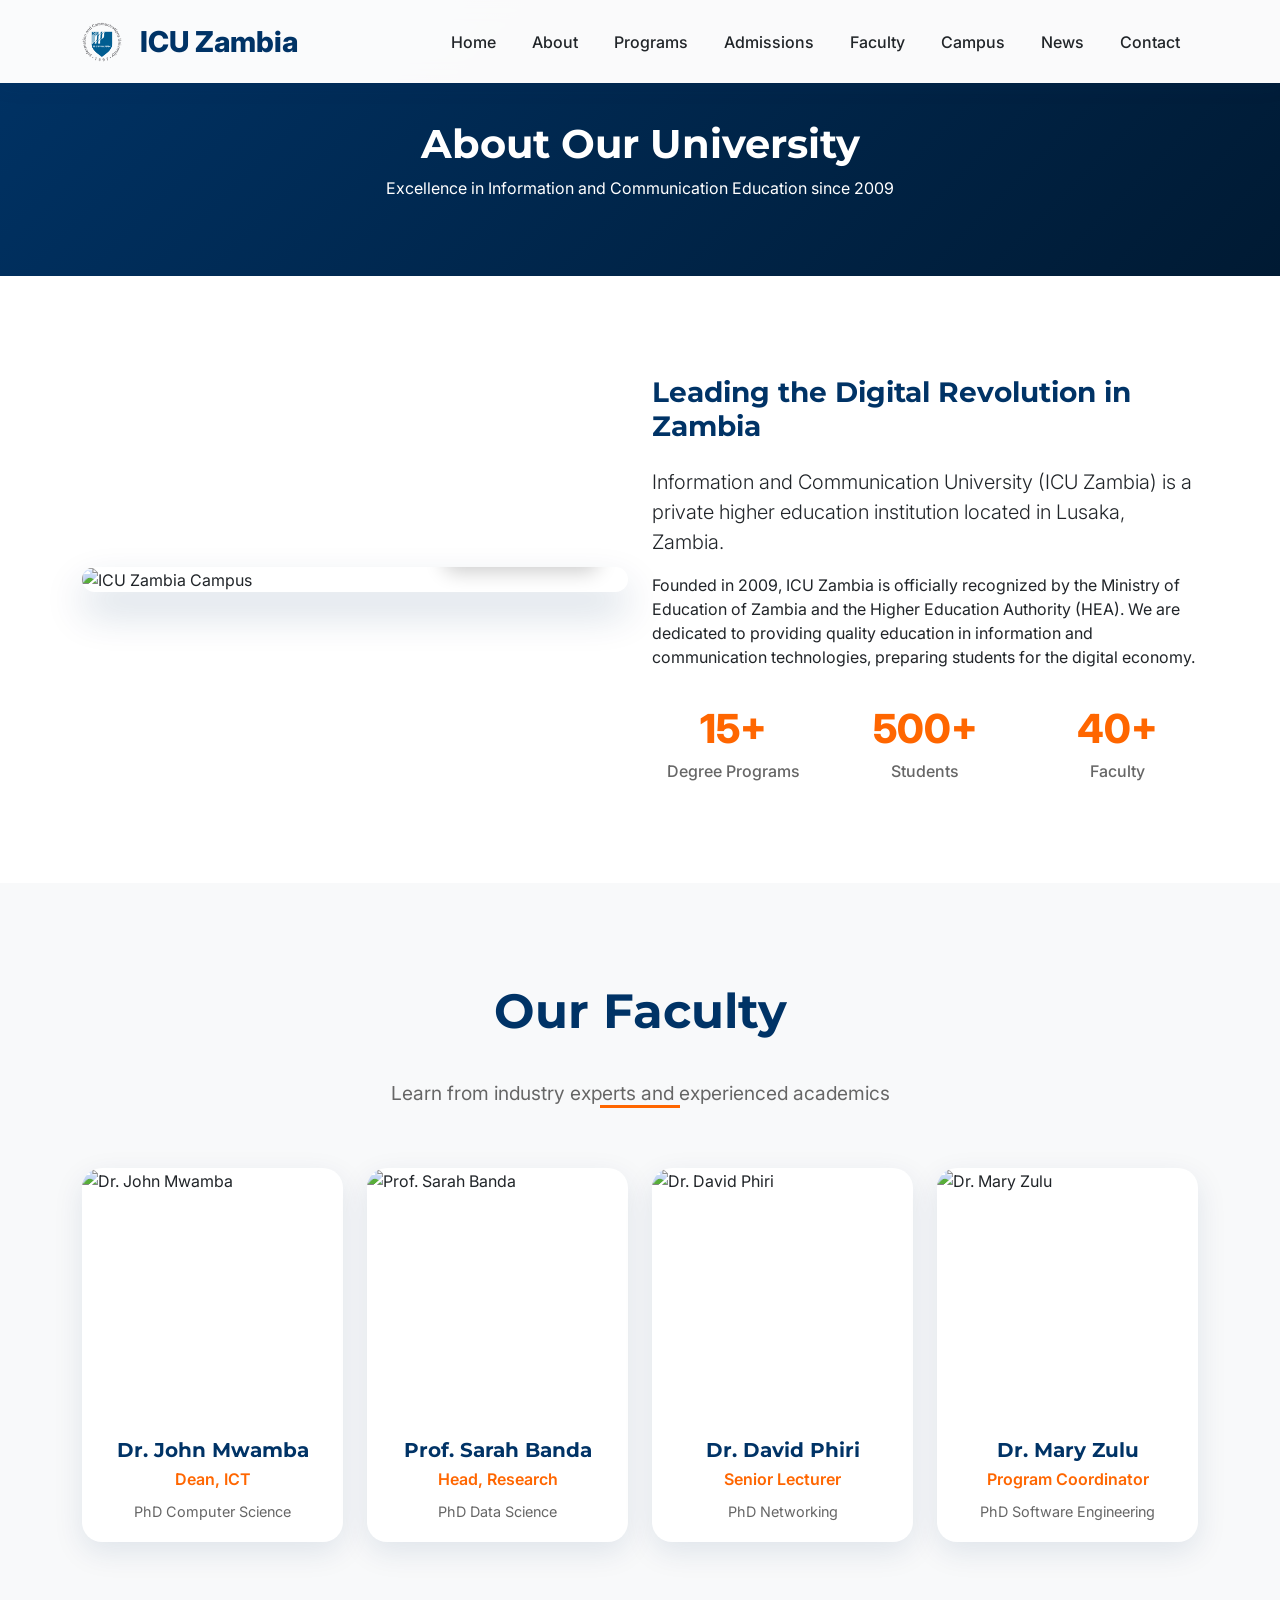
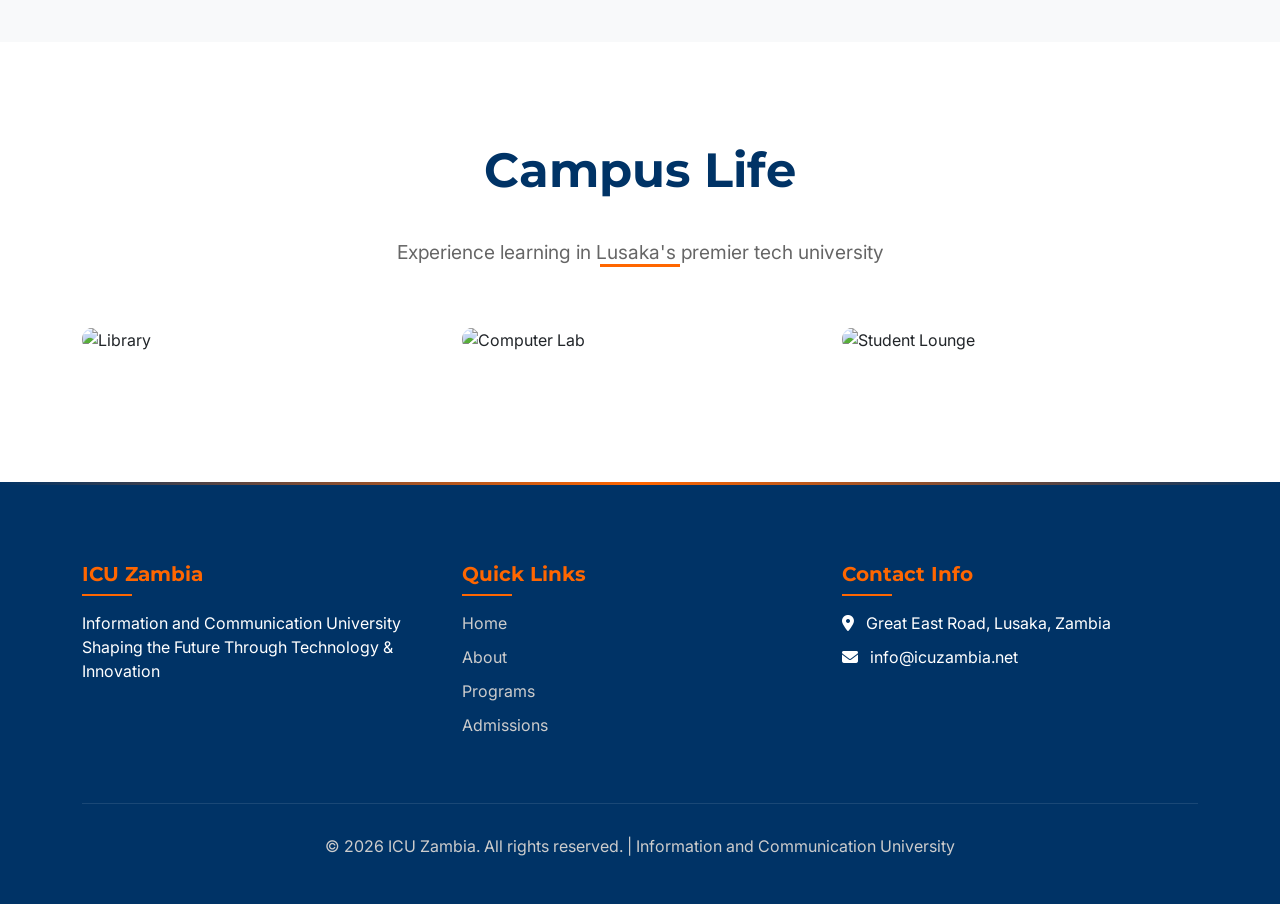
==== about.html @ 6d9c42be "Creation of multi-pages" ====
<!-- 
    ICU Zambia Website - About Page
-->
<!DOCTYPE html>
<html lang="en">
<head>
    <meta charset="UTF-8">
    <meta name="viewport" content="width=device-width, initial-scale=1.0">
    <title>About Us | ICU Zambia</title>
    
    <!-- Meta Tags for SEO -->
    <meta name="description" content="Learn about Information and Communication University (ICU Zambia) - History, Faculty, and Campus Life.">
    
    <!-- External Libraries -->
    <link href="https://cdn.jsdelivr.net/npm/bootstrap@5.3.2/dist/css/bootstrap.min.css" rel="stylesheet">
    <link rel="stylesheet" href="https://cdnjs.cloudflare.com/ajax/libs/font-awesome/6.4.0/css/all.min.css">
    <link href="https://fonts.googleapis.com/css2?family=Inter:wght@300;400;500;600;700;800&family=Montserrat:wght@400;500;600;700;800&display=swap" rel="stylesheet">
    <link href="https://unpkg.com/aos@2.3.1/dist/aos.css" rel="stylesheet">
    <link rel="stylesheet" href="css/style.css">
</head>
<body>
    <!-- Loading Screen -->
    <div id="loader">
        <div class="loader-content">
            <div class="book-loader">
                <div class="book-page"></div>
                <div class="book-page"></div>
                <div class="book-page"></div>
            </div>
            <h2>ICU Zambia</h2>
            <p>Loading...</p>
        </div>
    </div>

    <!-- Navigation -->
    <nav class="navbar navbar-expand-lg fixed-top scrolled" id="mainNav">
        <div class="container">
            <a class="navbar-brand d-flex align-items-center" href="index.html">
                <img src="images/Icu_emblem.png" alt="ICU Zambia Emblem" height="40" class="me-2">
                ICU Zambia
            </a>
            <button class="navbar-toggler" type="button" data-bs-toggle="collapse" data-bs-target="#navbarNav">
                <span class="navbar-toggler-icon"></span>
            </button>
            <div class="collapse navbar-collapse" id="navbarNav">
                <ul class="navbar-nav ms-auto">
                    <li class="nav-item"><a class="nav-link" href="index.html">Home</a></li>
                    <li class="nav-item"><a class="nav-link active" href="about.html">About</a></li>
                    <li class="nav-item"><a class="nav-link" href="programs.html">Programs</a></li>
                    <li class="nav-item"><a class="nav-link" href="admissions.html">Admissions</a></li>
                    <li class="nav-item"><a class="nav-link" href="about.html#faculty">Faculty</a></li>
                    <li class="nav-item"><a class="nav-link" href="about.html#campus">Campus</a></li>
                    <li class="nav-item"><a class="nav-link" href="index.html#news">News</a></li>
                    <li class="nav-item"><a class="nav-link" href="contact.html">Contact</a></li>
                </ul>
            </div>
        </div>
    </nav>

    <!-- Page Header -->
    <section class="stats-section" style="padding: 120px 0 60px;">
        <div class="container text-center">
            <h1 data-aos="fade-up">About Our University</h1>
            <p data-aos="fade-up" data-aos-delay="100">Excellence in Information and Communication Education since 2009</p>
        </div>
    </section>

    <!-- About Section -->
    <section id="about" class="section-padding">
        <div class="container">
            <div class="row align-items-center">
                <div class="col-lg-6" data-aos="fade-right">
                    <div class="about-image">
                        <img src="https://images.unsplash.com/photo-1562774053-701939374585?ixlib=rb-4.0.3&auto=format&fit=crop&w=2086&q=80" alt="ICU Zambia Campus" class="img-fluid">
                        <div class="establishment-badge">
                            <div class="year">2009</div>
                            <div class="text">Established</div>
                        </div>
                    </div>
                </div>
                <div class="col-lg-6" data-aos="fade-left">
                    <h3 class="mb-4" style="color: var(--primary);">Leading the Digital Revolution in Zambia</h3>
                    <p class="lead">Information and Communication University (ICU Zambia) is a private higher education institution located in Lusaka, Zambia.</p>
                    <p>Founded in 2009, ICU Zambia is officially recognized by the Ministry of Education of Zambia and the Higher Education Authority (HEA). We are dedicated to providing quality education in information and communication technologies, preparing students for the digital economy.</p>
                    
                    <div class="about-stats">
                        <div class="stat-box">
                            <div class="number">15+</div>
                            <div class="label">Degree Programs</div>
                        </div>
                        <div class="stat-box">
                            <div class="number">500+</div>
                            <div class="label">Students</div>
                        </div>
                        <div class="stat-box">
                            <div class="number">40+</div>
                            <div class="label">Faculty</div>
                        </div>
                    </div>
                </div>
            </div>
        </div>
    </section>

    <!-- Faculty Section -->
    <section id="faculty" class="section-padding bg-light">
        <div class="container">
            <div class="section-title" data-aos="fade-up">
                <h2>Our Faculty</h2>
                <p>Learn from industry experts and experienced academics</p>
            </div>
            <div class="row g-4">
                <div class="col-12 col-sm-6 col-lg-3" data-aos="zoom-in" data-aos-delay="100">
                    <div class="faculty-card">
                        <div class="faculty-image">
                            <img src="https://randomuser.me/api/portraits/men/1.jpg" alt="Dr. John Mwamba">
                        </div>
                        <div class="faculty-info">
                            <h5>Dr. John Mwamba</h5>
                            <div class="position">Dean, ICT</div>
                            <div class="qualification">PhD Computer Science</div>
                        </div>
                    </div>
                </div>
                <div class="col-12 col-sm-6 col-lg-3" data-aos="zoom-in" data-aos-delay="200">
                    <div class="faculty-card">
                        <div class="faculty-image">
                            <img src="https://randomuser.me/api/portraits/women/1.jpg" alt="Prof. Sarah Banda">
                        </div>
                        <div class="faculty-info">
                            <h5>Prof. Sarah Banda</h5>
                            <div class="position">Head, Research</div>
                            <div class="qualification">PhD Data Science</div>
                        </div>
                    </div>
                </div>
                <div class="col-12 col-sm-6 col-lg-3" data-aos="zoom-in" data-aos-delay="300">
                    <div class="faculty-card">
                        <div class="faculty-image">
                            <img src="https://randomuser.me/api/portraits/men/2.jpg" alt="Dr. David Phiri">
                        </div>
                        <div class="faculty-info">
                            <h5>Dr. David Phiri</h5>
                            <div class="position">Senior Lecturer</div>
                            <div class="qualification">PhD Networking</div>
                        </div>
                    </div>
                </div>
                <div class="col-12 col-sm-6 col-lg-3" data-aos="zoom-in" data-aos-delay="400">
                    <div class="faculty-card">
                        <div class="faculty-image">
                            <img src="https://randomuser.me/api/portraits/women/2.jpg" alt="Dr. Mary Zulu">
                        </div>
                        <div class="faculty-info">
                            <h5>Dr. Mary Zulu</h5>
                            <div class="position">Program Coordinator</div>
                            <div class="qualification">PhD Software Engineering</div>
                        </div>
                    </div>
                </div>
            </div>
        </div>
    </section>

    <!-- Campus Life Section -->
    <section id="campus" class="section-padding">
        <div class="container">
            <div class="section-title" data-aos="fade-up">
                <h2>Campus Life</h2>
                <p>Experience learning in Lusaka's premier tech university</p>
            </div>
            <div class="row g-4">
                <div class="col-12 col-md-6 col-lg-4" data-aos="fade-up" data-aos-delay="100">
                    <div class="campus-card">
                        <img src="https://images.unsplash.com/photo-1541339907198-e08756dedf3f?ixlib=rb-4.0.3&auto=format&fit=crop&w=2070&q=80" alt="Library">
                        <div class="campus-overlay">
                            <h5>Digital Library</h5>
                            <p>24/7 access to online resources and study spaces</p>
                        </div>
                    </div>
                </div>
                <div class="col-12 col-md-6 col-lg-4" data-aos="fade-up" data-aos-delay="200">
                    <div class="campus-card">
                        <img src="https://images.unsplash.com/photo-1581091226033-d5c48150dbaa?ixlib=rb-4.0.3&auto=format&fit=crop&w=2070&q=80" alt="Computer Lab">
                        <div class="campus-overlay">
                            <h5>Computer Labs</h5>
                            <p>Modern workstations with latest software</p>
                        </div>
                    </div>
                </div>
                <div class="col-12 col-md-6 col-lg-4" data-aos="fade-up" data-aos-delay="300">
                    <div class="campus-card">
                        <img src="https://images.unsplash.com/photo-1523580494863-6f3031224c94?ixlib=rb-4.0.3&auto=format&fit=crop&w=2070&q=80" alt="Student Lounge">
                        <div class="campus-overlay">
                            <h5>Student Lounge</h5>
                            <p>Relax and collaborate with fellow students</p>
                        </div>
                    </div>
                </div>
            </div>
        </div>
    </section>

    <!-- Footer -->
    <footer class="footer">
        <div class="container">
            <div class="row">
                <div class="col-12 col-lg-4">
                    <h5>ICU Zambia</h5>
                    <p>Information and Communication University<br>Shaping the Future Through Technology & Innovation</p>
                </div>
                <div class="col-lg-2">
                    <h5>Quick Links</h5>
                    <ul class="footer-links">
                        <li><a href="index.html">Home</a></li>
                        <li><a href="about.html">About</a></li>
                        <li><a href="programs.html">Programs</a></li>
                        <li><a href="admissions.html">Admissions</a></li>
                    </ul>
                </div>
                <div class="col-12 col-lg-4 ms-auto">
                    <h5>Contact Info</h5>
                    <ul class="footer-links">
                        <li><i class="fas fa-map-marker-alt me-2"></i> Great East Road, Lusaka, Zambia</li>
                        <li><i class="fas fa-envelope me-2"></i> info@icuzambia.net</li>
                    </ul>
                </div>
            </div>
            <div class="footer-bottom">
                <p>&copy; 2026 ICU Zambia. All rights reserved.</p>
            </div>
        </div>
    </footer>

    <!-- Scripts -->
    <script src="https://cdn.jsdelivr.net/npm/bootstrap@5.3.2/dist/js/bootstrap.bundle.min.js"></script>
    <script src="https://unpkg.com/aos@2.3.1/dist/aos.js"></script>
    <script src="js/script.js"></script>
</body>
</html>
---- css/style.css ----
/* Refactored: Extracted CSS to separate file */
/* Custom CSS */
        * {
            margin: 0;
            padding: 0;
            box-sizing: border-box;
        }
        
        :root {
            --primary: #003366;      /* Deep Blue - Trust & Knowledge */
            --secondary: #FF6600;    /* Orange - Innovation & Energy */
            --accent: #00A651;       /* Green - Growth & Future */
            --light: #F8F9FA;
            --dark: #212529;
            --transition: all 0.3s cubic-bezier(0.4, 0, 0.2, 1);
        }
        
        body {
            font-family: 'Inter', sans-serif;
            color: var(--dark);
            overflow-x: hidden;
            background: #ffffff;
        }
        
        h1, h2, h3, h4, h5, h6 {
            font-family: 'Montserrat', sans-serif;
            font-weight: 700;
        }
        
        /* Loading Screen */
        #loader {
            position: fixed;
            top: 0;
            left: 0;
            width: 100%;
            height: 100%;
            background: linear-gradient(135deg, var(--primary), #001a33);
            display: flex;
            justify-content: center;
            align-items: center;
            z-index: 9999;
            transition: opacity 1s ease;
        }
        
        .loader-content {
            text-align: center;
            color: white;
        }
        
        .book-loader {
            width: 80px;
            height: 80px;
            position: relative;
            margin: 0 auto 20px;
            perspective: 200px;
        }
        
        .book-page {
            width: 40px;
            height: 60px;
            background: var(--secondary);
            position: absolute;
            left: 20px;
            top: 10px;
            transform-origin: left center;
            animation: flipBook 2s infinite;
            border-radius: 3px;
        }
        
        .book-page:nth-child(2) {
            animation-delay: 0.3s;
            background: #ff8533;
        }
        
        .book-page:nth-child(3) {
            animation-delay: 0.6s;
            background: #ffaa66;
        }
        
        @keyframes flipBook {
            0% { transform: rotateY(0deg); }
            50% { transform: rotateY(-180deg); }
            100% { transform: rotateY(-360deg); }
        }
        
        @keyframes pulse {
            0% { transform: scale(1); }
            50% { transform: scale(1.1); }
            100% { transform: scale(1); }
        }
        
        /* Navigation */
        .navbar {
            background: rgba(255, 255, 255, 0.98);
            backdrop-filter: blur(10px);
            padding: 15px 0;
            transition: var(--transition);
            box-shadow: 0 2px 20px rgba(0,51,102,0.1);
        }
        
        .navbar.scrolled {
            padding: 10px 0;
            background: rgba(0,51,102,0.98);
        }
        
        .navbar.scrolled .nav-link,
        .navbar.scrolled .navbar-brand {
            color: white !important;
        }
        
        .navbar-brand {
            font-size: 1.8rem;
            font-weight: 800;
            color: var(--primary) !important;
            display: flex;
            align-items: center;
            gap: 10px;
        }
        
        .navbar-brand i {
            color: var(--secondary);
            font-size: 2rem;
            animation: pulse 2s infinite;
        }
        
        .nav-link {
            font-weight: 500;
            color: var(--dark) !important;
            margin: 0 10px;
            position: relative;
            transition: var(--transition);
        }
        
        .nav-link::after {
            content: '';
            position: absolute;
            bottom: -5px;
            left: 0;
            width: 0;
            height: 2px;
            background: var(--secondary);
            transition: var(--transition);
        }
        
        .nav-link:hover::after,
        .nav-link.active::after {
            width: 100%;
        }
        
        /* Hero Section */
        .hero {
            min-height: 100vh;
            background: linear-gradient(rgba(0,51,102,0.9), rgba(0,26,51,0.95)), 
                        url('https://images.unsplash.com/photo-1562774053-701939374585?ixlib=rb-4.0.3&auto=format&fit=crop&w=2086&q=80');
            background-size: cover;
            background-position: center;
            background-attachment: fixed;
            display: flex;
            align-items: center;
            position: relative;
            overflow: hidden;
        }
        
        .hero::before {
            content: '';
            position: absolute;
            top: 0;
            left: 0;
            right: 0;
            bottom: 0;
            background: url('data:image/svg+xml,<svg xmlns="http://www.w3.org/2000/svg" viewBox="0 0 100 100" opacity="0.1"><circle cx="50" cy="50" r="40" stroke="%23FF6600" stroke-width="2" fill="none"/><circle cx="50" cy="50" r="30" stroke="%23FF6600" stroke-width="2" fill="none"/><circle cx="50" cy="50" r="20" stroke="%23FF6600" stroke-width="2" fill="none"/></svg>');
            background-size: 200px 200px;
            animation: rotate 60s linear infinite;
        }
        
        @keyframes rotate {
            from { transform: rotate(0deg); }
            to { transform: rotate(360deg); }
        }
        
        .hero-content {
            color: white;
            text-align: center;
            position: relative;
            z-index: 2;
        }
        
        .hero h1 {
            font-size: 5rem;
            font-weight: 800;
            text-shadow: 2px 2px 4px rgba(0,0,0,0.3);
            animation: fadeInUp 1s ease;
        }
        
        .hero .subtitle {
            font-size: 2rem;
            color: var(--secondary);
            font-weight: 600;
            margin-bottom: 20px;
            animation: fadeInUp 1s ease 0.1s;
            animation-fill-mode: both;
        }
        
        .hero p {
            font-size: 1.3rem;
            margin-bottom: 30px;
            animation: fadeInUp 1s ease 0.2s;
            animation-fill-mode: both;
        }
        
        @keyframes fadeInUp {
            from {
                opacity: 0;
                transform: translateY(30px);
            }
            to {
                opacity: 1;
                transform: translateY(0);
            }
        }
        
        .hero-buttons {
            animation: fadeInUp 1s ease 0.3s;
            animation-fill-mode: both;
        }
        
        .btn-custom {
            padding: 15px 40px;
            border-radius: 50px;
            font-weight: 600;
            text-transform: uppercase;
            letter-spacing: 1px;
            transition: var(--transition);
            position: relative;
            overflow: hidden;
            z-index: 1;
        }
        
        .btn-custom::before {
            content: '';
            position: absolute;
            top: 50%;
            left: 50%;
            width: 0;
            height: 0;
            border-radius: 50%;
            background: rgba(255,255,255,0.2);
            transform: translate(-50%, -50%);
            transition: width 0.6s, height 0.6s;
            z-index: -1;
        }
        
        .btn-custom:hover::before {
            width: 300px;
            height: 300px;
        }
        
        .btn-primary-custom {
            background: var(--secondary);
            color: var(--primary);
            border: 2px solid var(--secondary);
        }
        
        .btn-primary-custom:hover {
            background: transparent;
            color: white;
        }
        
        .btn-outline-custom {
            background: transparent;
            color: white;
            border: 2px solid white;
        }
        
        .btn-outline-custom:hover {
            background: white;
            color: var(--primary);
        }
        
        /* Floating Elements */
        .floating-icon {
            position: absolute;
            font-size: 2rem;
            color: var(--secondary);
            opacity: 0.2;
            pointer-events: none;
        }
        
        .icon-1 {
            top: 20%;
            left: 10%;
            animation: float 8s infinite;
        }
        
        .icon-2 {
            bottom: 30%;
            right: 15%;
            animation: float 10s infinite reverse;
        }
        
        .icon-3 {
            top: 40%;
            right: 20%;
            animation: float 12s infinite;
        }
        
        @keyframes float {
            0% { transform: translateY(0px) rotate(0deg); }
            50% { transform: translateY(-20px) rotate(10deg); }
            100% { transform: translateY(0px) rotate(0deg); }
        }
        
        /* Section Padding */
        .section-padding {
            padding: 100px 0;
        }
        
        .section-title {
            text-align: center;
            margin-bottom: 60px;
            position: relative;
        }
        
        .section-title h2 {
            font-size: 3rem;
            color: var(--primary);
            display: inline-block;
            padding-bottom: 15px;
        }
        
        .section-title h2::after {
            content: '';
            position: absolute;
            bottom: 0;
            left: 50%;
            transform: translateX(-50%);
            width: 80px;
            height: 3px;
            background: var(--secondary);
        }
        
        .section-title p {
            font-size: 1.2rem;
            color: #666;
            margin-top: 15px;
        }
        
        /* About Section */
        .about-image {
            position: relative;
            border-radius: 20px;
            overflow: hidden;
            box-shadow: 0 20px 40px rgba(0,51,102,0.2);
        }
        
        .about-image img {
            width: 100%;
            transition: var(--transition);
        }
        
        .about-image:hover img {
            transform: scale(1.05);
        }
        
        .establishment-badge {
            position: absolute;
            bottom: 30px;
            right: 30px;
            background: var(--secondary);
            color: white;
            padding: 15px 25px;
            border-radius: 10px;
            text-align: center;
            box-shadow: 0 10px 20px rgba(0,0,0,0.2);
        }
        
        .establishment-badge .year {
            font-size: 2.5rem;
            font-weight: 800;
            line-height: 1;
        }
        
        .establishment-badge .text {
            font-size: 1rem;
            opacity: 0.9;
        }
        
        .about-stats {
            display: flex;
            gap: 30px;
            margin-top: 30px;
        }
        
        .stat-box {
            flex: 1;
            text-align: center;
        }
        
        .stat-box .number {
            font-size: 2.5rem;
            font-weight: 800;
            color: var(--secondary);
        }
        
        .stat-box .label {
            color: #666;
            font-weight: 500;
        }
        
        /* Programs Section */
        .program-card {
            background: white;
            border-radius: 20px;
            padding: 30px;
            box-shadow: 0 10px 30px rgba(0,51,102,0.1);
            transition: var(--transition);
            height: 100%;
            position: relative;
            overflow: hidden;
            border: 1px solid #eee;
        }
        
        .program-card::before {
            content: '';
            position: absolute;
            top: 0;
            left: 0;
            right: 0;
            height: 5px;
            background: linear-gradient(90deg, var(--primary), var(--secondary));
            transform: translateX(-100%);
            transition: transform 0.6s ease;
        }
        
        .program-card:hover::before {
            transform: translateX(0);
        }
        
        .program-card:hover {
            transform: translateY(-10px);
            box-shadow: 0 20px 40px rgba(0,51,102,0.2);
        }
        
        .program-icon {
            width: 80px;
            height: 80px;
            background: linear-gradient(135deg, var(--primary), #004c99);
            color: white;
            border-radius: 50%;
            display: flex;
            align-items: center;
            justify-content: center;
            font-size: 2rem;
            margin-bottom: 20px;
        }
        
        .program-card h4 {
            color: var(--primary);
            margin-bottom: 15px;
        }
        
        .program-level {
            display: inline-block;
            padding: 5px 15px;
            background: var(--secondary);
            color: white;
            border-radius: 50px;
            font-size: 0.9rem;
            margin-top: 15px;
        }
        
        /* Features Section */
        .features-section {
            background: linear-gradient(135deg, #f8f9fa, #e9ecef);
            position: relative;
            overflow: hidden;
        }
        
        .feature-item {
            text-align: center;
            padding: 40px 20px;
            background: white;
            border-radius: 20px;
            box-shadow: 0 10px 30px rgba(0,0,0,0.05);
            transition: var(--transition);
            height: 100%;
        }
        
        .feature-item:hover {
            transform: translateY(-10px);
            box-shadow: 0 20px 40px rgba(0,51,102,0.1);
        }
        
        .feature-icon {
            width: 100px;
            height: 100px;
            line-height: 100px;
            text-align: center;
            background: linear-gradient(135deg, var(--primary), #004c99);
            color: white;
            font-size: 2.5rem;
            border-radius: 50%;
            margin: 0 auto 25px;
            transition: var(--transition);
        }
        
        .feature-item:hover .feature-icon {
            transform: rotate(360deg) scale(1.1);
            background: var(--secondary);
        }
        
        /* Statistics Section */
        .stats-section {
            background: linear-gradient(135deg, var(--primary), #001a33);
            color: white;
            padding: 80px 0;
        }
        
        .stat-item {
            text-align: center;
            padding: 20px;
        }
        
        .stat-number {
            font-size: 4rem;
            font-weight: 800;
            line-height: 1;
            margin-bottom: 10px;
            color: var(--secondary);
        }
        
        .stat-label {
            font-size: 1.2rem;
            opacity: 0.9;
        }
        
        /* Courses Grid */
        .course-card {
            background: white;
            border-radius: 15px;
            overflow: hidden;
            box-shadow: 0 10px 30px rgba(0,51,102,0.1);
            transition: var(--transition);
            height: 100%;
        }
        
        .course-card:hover {
            transform: translateY(-10px);
            box-shadow: 0 20px 40px rgba(255,102,0,0.2);
        }
        
        .course-image {
            height: 200px;
            overflow: hidden;
            position: relative;
        }
        
        .course-image img {
            width: 100%;
            height: 100%;
            object-fit: cover;
            transition: var(--transition);
        }
        
        .course-card:hover .course-image img {
            transform: scale(1.1);
        }
        
        .course-category {
            position: absolute;
            top: 15px;
            right: 15px;
            background: var(--secondary);
            color: white;
            padding: 5px 15px;
            border-radius: 50px;
            font-size: 0.9rem;
        }
        
        .course-content {
            padding: 25px;
        }
        
        .course-content h5 {
            color: var(--primary);
            margin-bottom: 10px;
        }
        
        .course-meta {
            display: flex;
            gap: 15px;
            margin-top: 15px;
            color: #666;
            font-size: 0.9rem;
        }
        
        .course-meta i {
            color: var(--secondary);
            margin-right: 5px;
        }
        
        /* Faculty Section */
        .faculty-card {
            background: white;
            border-radius: 20px;
            overflow: hidden;
            box-shadow: 0 10px 30px rgba(0,51,102,0.1);
            transition: var(--transition);
            height: 100%;
        }
        
        .faculty-card:hover {
            transform: translateY(-10px);
            box-shadow: 0 20px 40px rgba(255,102,0,0.2);
        }
        
        .faculty-image {
            height: 250px;
            overflow: hidden;
        }
        
        .faculty-image img {
            width: 100%;
            height: 100%;
            object-fit: cover;
            transition: var(--transition);
        }
        
        .faculty-card:hover .faculty-image img {
            transform: scale(1.1);
        }
        
        .faculty-info {
            padding: 20px;
            text-align: center;
        }
        
        .faculty-info h5 {
            color: var(--primary);
            margin-bottom: 5px;
        }
        
        .faculty-info .position {
            color: var(--secondary);
            font-weight: 600;
            margin-bottom: 10px;
        }
        
        .faculty-info .qualification {
            color: #666;
            font-size: 0.9rem;
        }
        
        /* Admissions Section */
        .admissions-section {
            background: linear-gradient(135deg, var(--primary), #001a33);
            color: white;
        }
        
        .admission-card {
            background: rgba(255,255,255,0.1);
            backdrop-filter: blur(10px);
            border-radius: 20px;
            padding: 40px;
            height: 100%;
            border: 1px solid rgba(255,255,255,0.2);
            transition: var(--transition);
        }
        
        .admission-card:hover {
            transform: translateY(-10px);
            background: rgba(255,255,255,0.15);
        }
        
        .admission-card h4 {
            color: var(--secondary);
            margin-bottom: 20px;
        }
        
        .admission-list {
            list-style: none;
            padding: 0;
            margin: 20px 0;
        }
        
        .admission-list li {
            padding: 10px 0;
            border-bottom: 1px solid rgba(255,255,255,0.1);
        }
        
        .admission-list li i {
            color: var(--secondary);
            margin-right: 10px;
        }
        
        .fee-highlight {
            font-size: 2.5rem;
            font-weight: 800;
            color: var(--secondary);
            margin: 20px 0;
        }
        
        /* Campus Life */
        .campus-card {
            position: relative;
            border-radius: 20px;
            overflow: hidden;
            margin-bottom: 30px;
            cursor: pointer;
        }
        
        .campus-card img {
            width: 100%;
            height: 300px;
            object-fit: cover;
            transition: var(--transition);
        }
        
        .campus-card:hover img {
            transform: scale(1.1);
        }
        
        .campus-overlay {
            position: absolute;
            bottom: 0;
            left: 0;
            right: 0;
            background: linear-gradient(to top, rgba(0,51,102,0.9), transparent);
            color: white;
            padding: 30px 20px 20px;
            transform: translateY(100%);
            transition: transform 0.3s ease;
        }
        
        .campus-card:hover .campus-overlay {
            transform: translateY(0);
        }
        
        /* Testimonials */
        .testimonial-card {
            background: white;
            border-radius: 20px;
            padding: 30px;
            box-shadow: 0 10px 30px rgba(0,51,102,0.1);
            margin: 20px 0;
            position: relative;
        }
        
        .testimonial-card::before {
            content: '"';
            position: absolute;
            top: -20px;
            left: 30px;
            font-size: 8rem;
            color: var(--secondary);
            opacity: 0.2;
            font-family: serif;
        }
        
        .testimonial-text {
            font-style: italic;
            margin-bottom: 20px;
            line-height: 1.8;
        }
        
        .testimonial-author {
            display: flex;
            align-items: center;
        }
        
        .testimonial-author img {
            width: 60px;
            height: 60px;
            border-radius: 50%;
            margin-right: 15px;
        }
        
        .author-info h6 {
            color: var(--primary);
            margin: 0;
        }
        
        .author-info p {
            color: #666;
            margin: 0;
            font-size: 0.9rem;
        }
        
        /* News & Events */
        .news-card {
            background: white;
            border-radius: 15px;
            overflow: hidden;
            box-shadow: 0 10px 30px rgba(0,51,102,0.1);
            transition: var(--transition);
            height: 100%;
        }
        
        .news-card:hover {
            transform: translateY(-10px);
            box-shadow: 0 20px 40px rgba(255,102,0,0.2);
        }
        
        .news-date {
            background: var(--secondary);
            color: white;
            padding: 15px;
            text-align: center;
        }
        
        .news-date .day {
            font-size: 2rem;
            font-weight: 800;
            line-height: 1;
        }
        
        .news-date .month {
            font-size: 1rem;
            opacity: 0.9;
        }
        
        .news-content {
            padding: 20px;
        }
        
        .news-content h5 {
            color: var(--primary);
            margin-bottom: 10px;
        }
        
        /* Contact Section */
        .contact-info-card {
            background: white;
            padding: 30px;
            border-radius: 20px;
            box-shadow: 0 10px 30px rgba(0,51,102,0.1);
            height: 100%;
            transition: var(--transition);
        }
        
        .contact-info-card:hover {
            transform: translateY(-5px);
            box-shadow: 0 20px 40px rgba(255,102,0,0.2);
        }
        
        .contact-icon {
            width: 60px;
            height: 60px;
            background: var(--primary);
            color: white;
            border-radius: 50%;
            display: flex;
            align-items: center;
            justify-content: center;
            font-size: 1.5rem;
            margin-bottom: 20px;
        }
        
        .contact-form {
            background: white;
            padding: 40px;
            border-radius: 20px;
            box-shadow: 0 10px 30px rgba(0,51,102,0.1);
        }
        
        .form-control, .form-select {
            padding: 12px;
            border: 2px solid #e0e0e0;
            border-radius: 10px;
            transition: var(--transition);
        }
        
        .form-control:focus, .form-select:focus {
            border-color: var(--secondary);
            box-shadow: 0 0 0 0.2rem rgba(255,102,0,0.25);
        }
        
        .btn-submit {
            background: var(--primary);
            color: white;
            padding: 15px 40px;
            border: none;
            border-radius: 10px;
            font-weight: 600;
            width: 100%;
            transition: var(--transition);
            cursor: pointer;
        }
        
        .btn-submit:hover {
            background: var(--secondary);
            transform: translateY(-3px);
            box-shadow: 0 10px 20px rgba(255,102,0,0.3);
        }
        
        .map-container {
            border-radius: 20px;
            overflow: hidden;
            box-shadow: 0 10px 30px rgba(0,51,102,0.1);
        }
        
        .map-container iframe {
            width: 100%;
            height: 450px;
            border: 0;
        }
        
        /* Footer */
        .footer {
            background: var(--primary);
            color: white;
            padding: 80px 0 30px;
            position: relative;
            overflow: hidden;
        }
        
        .footer::before {
            content: '';
            position: absolute;
            top: 0;
            left: 0;
            right: 0;
            height: 3px;
            background: linear-gradient(90deg, transparent, var(--secondary), transparent);
        }
        
        .footer h5 {
            color: var(--secondary);
            margin-bottom: 25px;
            position: relative;
        }
        
        .footer h5::after {
            content: '';
            position: absolute;
            bottom: -10px;
            left: 0;
            width: 50px;
            height: 2px;
            background: var(--secondary);
        }
        
        .footer-links {
            list-style: none;
            padding: 0;
        }
        
        .footer-links li {
            margin-bottom: 10px;
        }
        
        .footer-links a {
            color: #ccc;
            text-decoration: none;
            transition: var(--transition);
        }
        
        .footer-links a:hover {
            color: var(--secondary);
            padding-left: 5px;
        }
        
        .footer-contact i {
            color: var(--secondary);
            margin-right: 10px;
        }
        
        .footer-social {
            display: flex;
            gap: 15px;
            margin-top: 20px;
        }
        
        .footer-social a {
            width: 40px;
            height: 40px;
            background: rgba(255,255,255,0.1);
            color: white;
            display: flex;
            align-items: center;
            justify-content: center;
            border-radius: 50%;
            transition: var(--transition);
        }
        
        .footer-social a:hover {
            background: var(--secondary);
            transform: translateY(-3px);
        }
        
        .footer-bottom {
            margin-top: 50px;
            padding-top: 30px;
            border-top: 1px solid rgba(255,255,255,0.1);
            text-align: center;
            color: #ccc;
        }
        
        /* Back to Top */
        #backToTop {
            position: fixed;
            bottom: 30px;
            right: 30px;
            width: 50px;
            height: 50px;
            background: var(--secondary);
            color: var(--primary);
            border: none;
            border-radius: 50%;
            cursor: pointer;
            display: none;
            align-items: center;
            justify-content: center;
            font-size: 1.5rem;
            box-shadow: 0 5px 20px rgba(0,0,0,0.3);
            transition: var(--transition);
            z-index: 999;
        }
        
        #backToTop:hover {
            transform: translateY(-5px);
            box-shadow: 0 10px 30px rgba(255,102,0,0.4);
        }
        
        /* Responsive */
        @media (max-width: 768px) {
            .hero h1 {
                font-size: 3rem;
            }
            
            .hero .subtitle {
                font-size: 1.5rem;
            }
            
            .hero p {
                font-size: 1.1rem;
            }
            
            .section-title h2 {
                font-size: 2rem;
            }
            
            .stat-number {
                font-size: 2.5rem;
            }
            
            .establishment-badge {
                bottom: 15px;
                right: 15px;
                padding: 10px 15px;
            }
            
            .establishment-badge .year {
                font-size: 1.8rem;
            }
        }
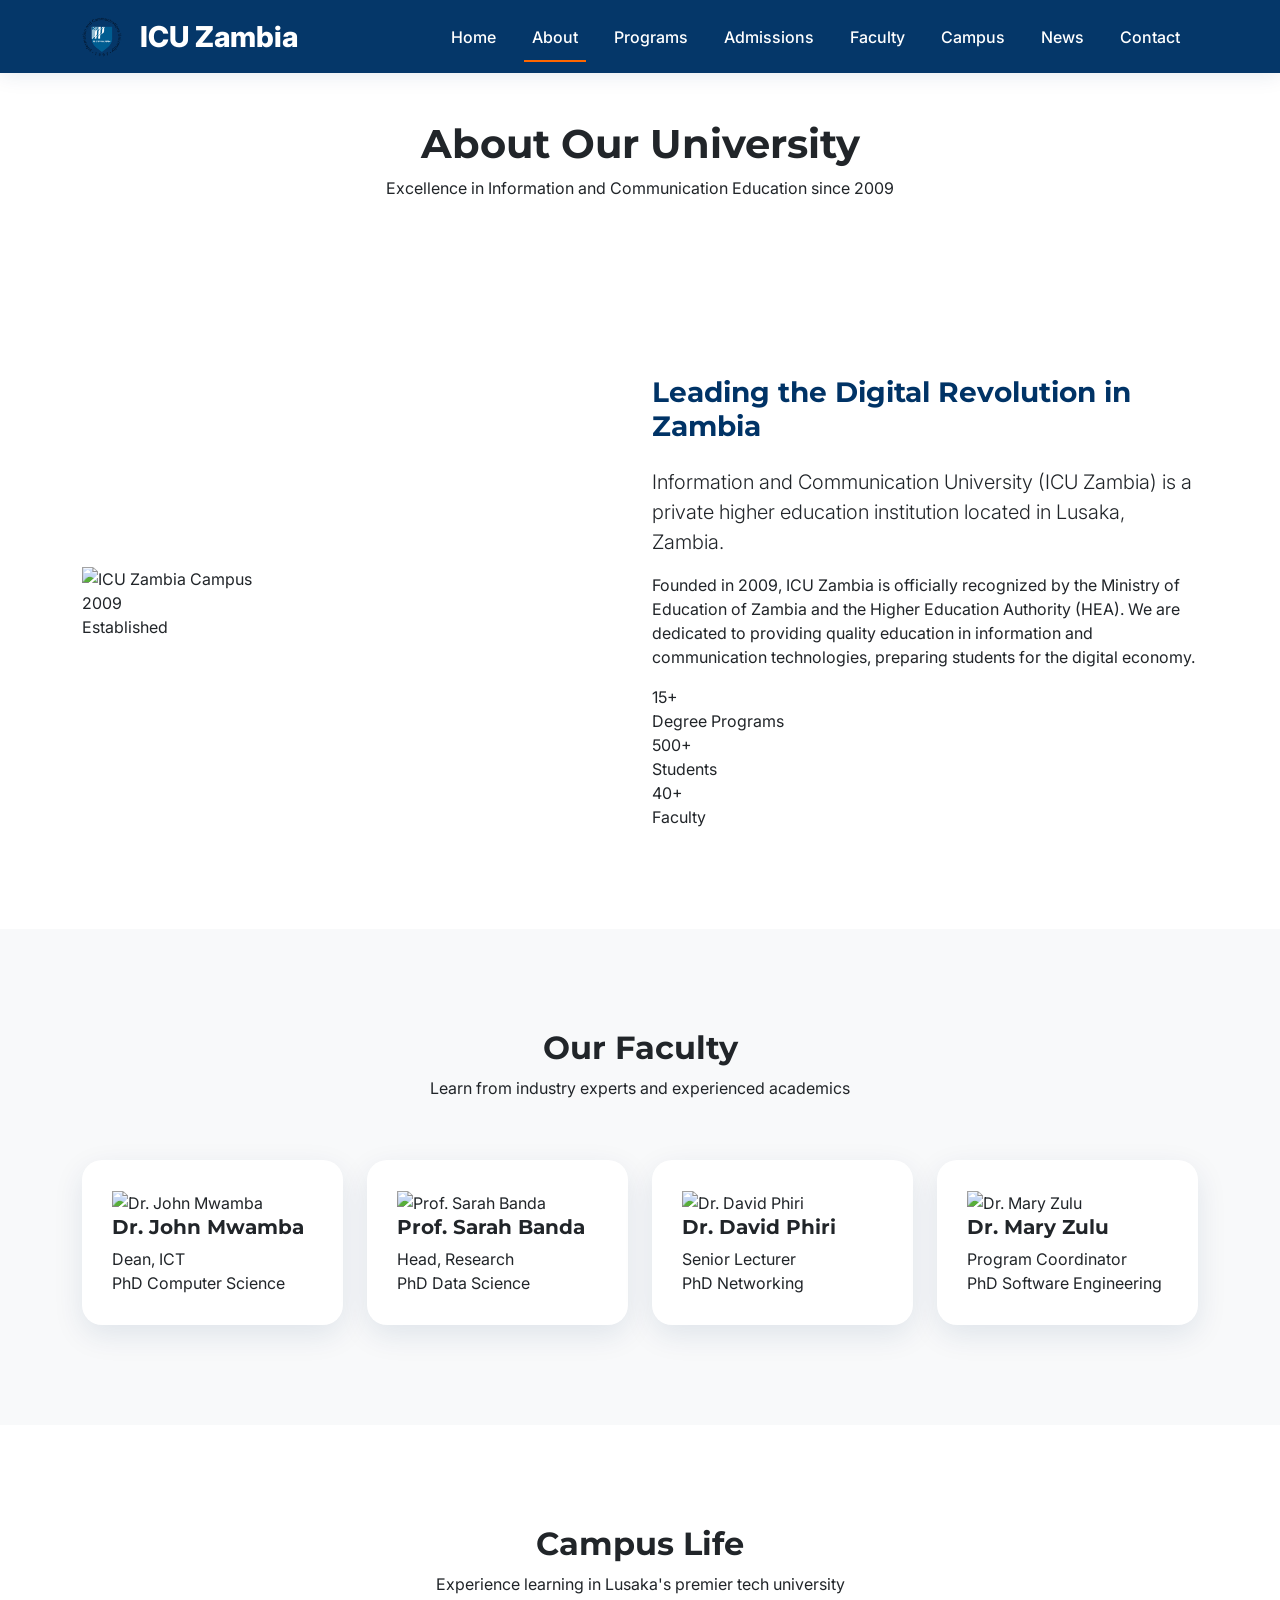
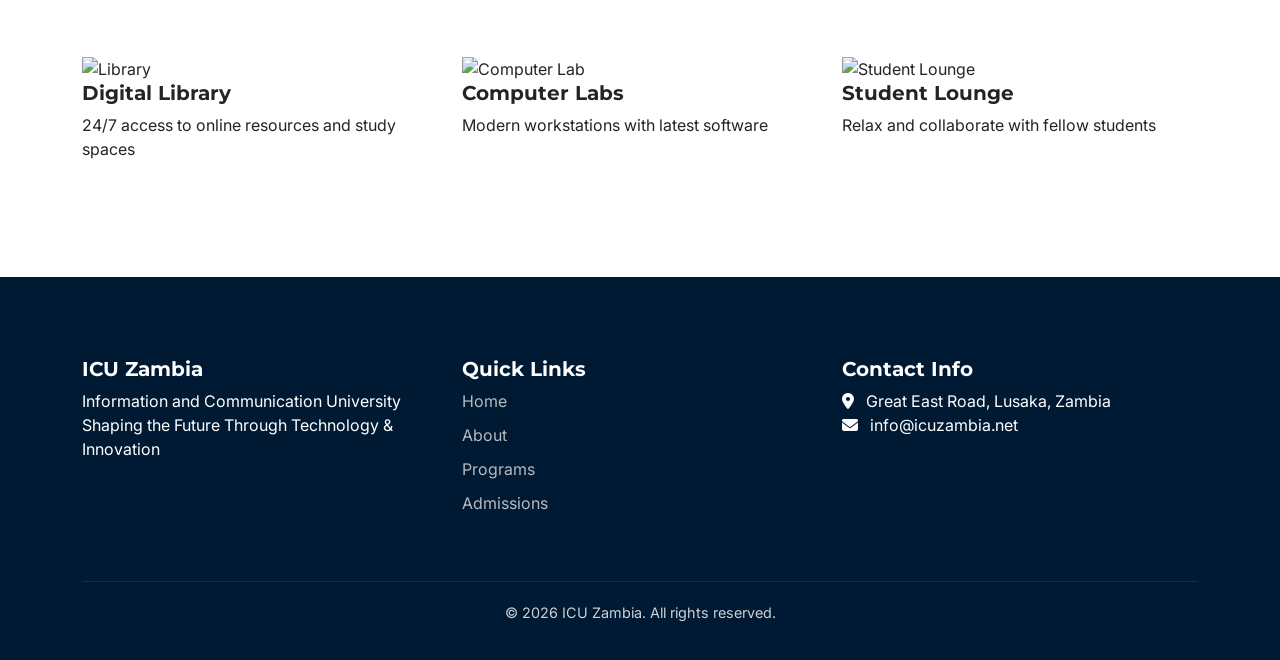
==== commit d4432949: "add project documentation, implement global CSS and JS, and update program page metadata and structu" ====
--- a/about.html
+++ b/about.html
@@ -1,5 +1,6 @@
 <!-- 
     ICU Zambia Website - About Page
+    Primary Responsibility: About Page Architect
 -->
 <!DOCTYPE html>
 <html lang="en">
@@ -8,18 +9,20 @@
     <meta name="viewport" content="width=device-width, initial-scale=1.0">
     <title>About Us | ICU Zambia</title>
     
-    <!-- Meta Tags for SEO -->
+    <!-- Meta Tags for SEO: Relevant keywords and description for the About page -->
     <meta name="description" content="Learn about Information and Communication University (ICU Zambia) - History, Faculty, and Campus Life.">
     
-    <!-- External Libraries -->
+    <!-- External Libraries: Shared with Home page for consistency -->
     <link href="https://cdn.jsdelivr.net/npm/bootstrap@5.3.2/dist/css/bootstrap.min.css" rel="stylesheet">
     <link rel="stylesheet" href="https://cdnjs.cloudflare.com/ajax/libs/font-awesome/6.4.0/css/all.min.css">
     <link href="https://fonts.googleapis.com/css2?family=Inter:wght@300;400;500;600;700;800&family=Montserrat:wght@400;500;600;700;800&display=swap" rel="stylesheet">
     <link href="https://unpkg.com/aos@2.3.1/dist/aos.css" rel="stylesheet">
+    
+    <!-- Global Stylesheet -->
     <link rel="stylesheet" href="css/style.css">
 </head>
 <body>
-    <!-- Loading Screen -->
+    <!-- LOADER: Reused component across all pages -->
     <div id="loader">
         <div class="loader-content">
             <div class="book-loader">
@@ -32,7 +35,7 @@
         </div>
     </div>
 
-    <!-- Navigation -->
+    <!-- NAVIGATION: Uses 'scrolled' class by default on inner pages for visibility -->
     <nav class="navbar navbar-expand-lg fixed-top scrolled" id="mainNav">
         <div class="container">
             <a class="navbar-brand d-flex align-items-center" href="index.html">
@@ -57,7 +60,7 @@
         </div>
     </nav>
 
-    <!-- Page Header -->
+    <!-- PAGE HEADER: Simplified hero section for internal pages -->
     <section class="stats-section" style="padding: 120px 0 60px;">
         <div class="container text-center">
             <h1 data-aos="fade-up">About Our University</h1>
@@ -65,7 +68,7 @@
         </div>
     </section>
 
-    <!-- About Section -->
+    <!-- CORE ABOUT: Detailed history and mission -->
     <section id="about" class="section-padding">
         <div class="container">
             <div class="row align-items-center">
@@ -83,6 +86,7 @@
                     <p class="lead">Information and Communication University (ICU Zambia) is a private higher education institution located in Lusaka, Zambia.</p>
                     <p>Founded in 2009, ICU Zambia is officially recognized by the Ministry of Education of Zambia and the Higher Education Authority (HEA). We are dedicated to providing quality education in information and communication technologies, preparing students for the digital economy.</p>
                     
+                    <!-- Stats Grid for the About page -->
                     <div class="about-stats">
                         <div class="stat-box">
                             <div class="number">15+</div>
@@ -102,7 +106,7 @@
         </div>
     </section>
 
-    <!-- Faculty Section -->
+    <!-- FACULTY SECTION: Profile cards for key educational leaders -->
     <section id="faculty" class="section-padding bg-light">
         <div class="container">
             <div class="section-title" data-aos="fade-up">
@@ -110,6 +114,7 @@
                 <p>Learn from industry experts and experienced academics</p>
             </div>
             <div class="row g-4">
+                <!-- Faculty Profile 1 -->
                 <div class="col-12 col-sm-6 col-lg-3" data-aos="zoom-in" data-aos-delay="100">
                     <div class="faculty-card">
                         <div class="faculty-image">
@@ -122,6 +127,7 @@
                         </div>
                     </div>
                 </div>
+                <!-- Faculty Profile 2 -->
                 <div class="col-12 col-sm-6 col-lg-3" data-aos="zoom-in" data-aos-delay="200">
                     <div class="faculty-card">
                         <div class="faculty-image">
@@ -134,6 +140,7 @@
                         </div>
                     </div>
                 </div>
+                <!-- Faculty Profile 3 -->
                 <div class="col-12 col-sm-6 col-lg-3" data-aos="zoom-in" data-aos-delay="300">
                     <div class="faculty-card">
                         <div class="faculty-image">
@@ -146,6 +153,7 @@
                         </div>
                     </div>
                 </div>
+                <!-- Faculty Profile 4 -->
                 <div class="col-12 col-sm-6 col-lg-3" data-aos="zoom-in" data-aos-delay="400">
                     <div class="faculty-card">
                         <div class="faculty-image">
@@ -162,7 +170,7 @@
         </div>
     </section>
 
-    <!-- Campus Life Section -->
+    <!-- CAMPUS LIFE: Gallery of university facilities -->
     <section id="campus" class="section-padding">
         <div class="container">
             <div class="section-title" data-aos="fade-up">
@@ -170,6 +178,7 @@
                 <p>Experience learning in Lusaka's premier tech university</p>
             </div>
             <div class="row g-4">
+                <!-- Facility 1: Library -->
                 <div class="col-12 col-md-6 col-lg-4" data-aos="fade-up" data-aos-delay="100">
                     <div class="campus-card">
                         <img src="https://images.unsplash.com/photo-1541339907198-e08756dedf3f?ixlib=rb-4.0.3&auto=format&fit=crop&w=2070&q=80" alt="Library">
@@ -179,6 +188,7 @@
                         </div>
                     </div>
                 </div>
+                <!-- Facility 2: Labs -->
                 <div class="col-12 col-md-6 col-lg-4" data-aos="fade-up" data-aos-delay="200">
                     <div class="campus-card">
                         <img src="https://images.unsplash.com/photo-1581091226033-d5c48150dbaa?ixlib=rb-4.0.3&auto=format&fit=crop&w=2070&q=80" alt="Computer Lab">
@@ -188,6 +198,7 @@
                         </div>
                     </div>
                 </div>
+                <!-- Facility 3: Lounge -->
                 <div class="col-12 col-md-6 col-lg-4" data-aos="fade-up" data-aos-delay="300">
                     <div class="campus-card">
                         <img src="https://images.unsplash.com/photo-1523580494863-6f3031224c94?ixlib=rb-4.0.3&auto=format&fit=crop&w=2070&q=80" alt="Student Lounge">
@@ -201,7 +212,7 @@
         </div>
     </section>
 
-    <!-- Footer -->
+    <!-- FOOTER: Standard global footer -->
     <footer class="footer">
         <div class="container">
             <div class="row">
@@ -232,7 +243,7 @@
         </div>
     </footer>
 
-    <!-- Scripts -->
+    <!-- SCRIPTS -->
     <script src="https://cdn.jsdelivr.net/npm/bootstrap@5.3.2/dist/js/bootstrap.bundle.min.js"></script>
     <script src="https://unpkg.com/aos@2.3.1/dist/aos.js"></script>
     <script src="js/script.js"></script>
--- a/css/style.css
+++ b/css/style.css
@@ -1,1056 +1,320 @@
-/* Refactored: Extracted CSS to separate file */
-/* Custom CSS */
-        * {
-            margin: 0;
-            padding: 0;
-            box-sizing: border-box;
-        }
-        
-        :root {
-            --primary: #003366;      /* Deep Blue - Trust & Knowledge */
-            --secondary: #FF6600;    /* Orange - Innovation & Energy */
-            --accent: #00A651;       /* Green - Growth & Future */
-            --light: #F8F9FA;
-            --dark: #212529;
-            --transition: all 0.3s cubic-bezier(0.4, 0, 0.2, 1);
-        }
-        
-        body {
-            font-family: 'Inter', sans-serif;
-            color: var(--dark);
-            overflow-x: hidden;
-            background: #ffffff;
-        }
-        
-        h1, h2, h3, h4, h5, h6 {
-            font-family: 'Montserrat', sans-serif;
-            font-weight: 700;
-        }
-        
-        /* Loading Screen */
-        #loader {
-            position: fixed;
-            top: 0;
-            left: 0;
-            width: 100%;
-            height: 100%;
-            background: linear-gradient(135deg, var(--primary), #001a33);
-            display: flex;
-            justify-content: center;
-            align-items: center;
-            z-index: 9999;
-            transition: opacity 1s ease;
-        }
-        
-        .loader-content {
-            text-align: center;
-            color: white;
-        }
-        
-        .book-loader {
-            width: 80px;
-            height: 80px;
-            position: relative;
-            margin: 0 auto 20px;
-            perspective: 200px;
-        }
-        
-        .book-page {
-            width: 40px;
-            height: 60px;
-            background: var(--secondary);
-            position: absolute;
-            left: 20px;
-            top: 10px;
-            transform-origin: left center;
-            animation: flipBook 2s infinite;
-            border-radius: 3px;
-        }
-        
-        .book-page:nth-child(2) {
-            animation-delay: 0.3s;
-            background: #ff8533;
-        }
-        
-        .book-page:nth-child(3) {
-            animation-delay: 0.6s;
-            background: #ffaa66;
-        }
-        
-        @keyframes flipBook {
-            0% { transform: rotateY(0deg); }
-            50% { transform: rotateY(-180deg); }
-            100% { transform: rotateY(-360deg); }
-        }
-        
-        @keyframes pulse {
-            0% { transform: scale(1); }
-            50% { transform: scale(1.1); }
-            100% { transform: scale(1); }
-        }
-        
-        /* Navigation */
-        .navbar {
-            background: rgba(255, 255, 255, 0.98);
-            backdrop-filter: blur(10px);
-            padding: 15px 0;
-            transition: var(--transition);
-            box-shadow: 0 2px 20px rgba(0,51,102,0.1);
-        }
-        
-        .navbar.scrolled {
-            padding: 10px 0;
-            background: rgba(0,51,102,0.98);
-        }
-        
-        .navbar.scrolled .nav-link,
-        .navbar.scrolled .navbar-brand {
-            color: white !important;
-        }
-        
-        .navbar-brand {
-            font-size: 1.8rem;
-            font-weight: 800;
-            color: var(--primary) !important;
-            display: flex;
-            align-items: center;
-            gap: 10px;
-        }
-        
-        .navbar-brand i {
-            color: var(--secondary);
-            font-size: 2rem;
-            animation: pulse 2s infinite;
-        }
-        
-        .nav-link {
-            font-weight: 500;
-            color: var(--dark) !important;
-            margin: 0 10px;
-            position: relative;
-            transition: var(--transition);
-        }
-        
-        .nav-link::after {
-            content: '';
-            position: absolute;
-            bottom: -5px;
-            left: 0;
-            width: 0;
-            height: 2px;
-            background: var(--secondary);
-            transition: var(--transition);
-        }
-        
-        .nav-link:hover::after,
-        .nav-link.active::after {
-            width: 100%;
-        }
-        
-        /* Hero Section */
-        .hero {
-            min-height: 100vh;
-            background: linear-gradient(rgba(0,51,102,0.9), rgba(0,26,51,0.95)), 
-                        url('https://images.unsplash.com/photo-1562774053-701939374585?ixlib=rb-4.0.3&auto=format&fit=crop&w=2086&q=80');
-            background-size: cover;
-            background-position: center;
-            background-attachment: fixed;
-            display: flex;
-            align-items: center;
-            position: relative;
-            overflow: hidden;
-        }
-        
-        .hero::before {
-            content: '';
-            position: absolute;
-            top: 0;
-            left: 0;
-            right: 0;
-            bottom: 0;
-            background: url('data:image/svg+xml,<svg xmlns="http://www.w3.org/2000/svg" viewBox="0 0 100 100" opacity="0.1"><circle cx="50" cy="50" r="40" stroke="%23FF6600" stroke-width="2" fill="none"/><circle cx="50" cy="50" r="30" stroke="%23FF6600" stroke-width="2" fill="none"/><circle cx="50" cy="50" r="20" stroke="%23FF6600" stroke-width="2" fill="none"/></svg>');
-            background-size: 200px 200px;
-            animation: rotate 60s linear infinite;
-        }
-        
-        @keyframes rotate {
-            from { transform: rotate(0deg); }
-            to { transform: rotate(360deg); }
-        }
-        
-        .hero-content {
-            color: white;
-            text-align: center;
-            position: relative;
-            z-index: 2;
-        }
-        
-        .hero h1 {
-            font-size: 5rem;
-            font-weight: 800;
-            text-shadow: 2px 2px 4px rgba(0,0,0,0.3);
-            animation: fadeInUp 1s ease;
-        }
-        
-        .hero .subtitle {
-            font-size: 2rem;
-            color: var(--secondary);
-            font-weight: 600;
-            margin-bottom: 20px;
-            animation: fadeInUp 1s ease 0.1s;
-            animation-fill-mode: both;
-        }
-        
-        .hero p {
-            font-size: 1.3rem;
-            margin-bottom: 30px;
-            animation: fadeInUp 1s ease 0.2s;
-            animation-fill-mode: both;
-        }
-        
-        @keyframes fadeInUp {
-            from {
-                opacity: 0;
-                transform: translateY(30px);
-            }
-            to {
-                opacity: 1;
-                transform: translateY(0);
-            }
-        }
-        
-        .hero-buttons {
-            animation: fadeInUp 1s ease 0.3s;
-            animation-fill-mode: both;
-        }
-        
-        .btn-custom {
-            padding: 15px 40px;
-            border-radius: 50px;
-            font-weight: 600;
-            text-transform: uppercase;
-            letter-spacing: 1px;
-            transition: var(--transition);
-            position: relative;
-            overflow: hidden;
-            z-index: 1;
-        }
-        
-        .btn-custom::before {
-            content: '';
-            position: absolute;
-            top: 50%;
-            left: 50%;
-            width: 0;
-            height: 0;
-            border-radius: 50%;
-            background: rgba(255,255,255,0.2);
-            transform: translate(-50%, -50%);
-            transition: width 0.6s, height 0.6s;
-            z-index: -1;
-        }
-        
-        .btn-custom:hover::before {
-            width: 300px;
-            height: 300px;
-        }
-        
-        .btn-primary-custom {
-            background: var(--secondary);
-            color: var(--primary);
-            border: 2px solid var(--secondary);
-        }
-        
-        .btn-primary-custom:hover {
-            background: transparent;
-            color: white;
-        }
-        
-        .btn-outline-custom {
-            background: transparent;
-            color: white;
-            border: 2px solid white;
-        }
-        
-        .btn-outline-custom:hover {
-            background: white;
-            color: var(--primary);
-        }
-        
-        /* Floating Elements */
-        .floating-icon {
-            position: absolute;
-            font-size: 2rem;
-            color: var(--secondary);
-            opacity: 0.2;
-            pointer-events: none;
-        }
-        
-        .icon-1 {
-            top: 20%;
-            left: 10%;
-            animation: float 8s infinite;
-        }
-        
-        .icon-2 {
-            bottom: 30%;
-            right: 15%;
-            animation: float 10s infinite reverse;
-        }
-        
-        .icon-3 {
-            top: 40%;
-            right: 20%;
-            animation: float 12s infinite;
-        }
-        
-        @keyframes float {
-            0% { transform: translateY(0px) rotate(0deg); }
-            50% { transform: translateY(-20px) rotate(10deg); }
-            100% { transform: translateY(0px) rotate(0deg); }
-        }
-        
-        /* Section Padding */
-        .section-padding {
-            padding: 100px 0;
-        }
-        
-        .section-title {
-            text-align: center;
-            margin-bottom: 60px;
-            position: relative;
-        }
-        
-        .section-title h2 {
-            font-size: 3rem;
-            color: var(--primary);
-            display: inline-block;
-            padding-bottom: 15px;
-        }
-        
-        .section-title h2::after {
-            content: '';
-            position: absolute;
-            bottom: 0;
-            left: 50%;
-            transform: translateX(-50%);
-            width: 80px;
-            height: 3px;
-            background: var(--secondary);
-        }
-        
-        .section-title p {
-            font-size: 1.2rem;
-            color: #666;
-            margin-top: 15px;
-        }
-        
-        /* About Section */
-        .about-image {
-            position: relative;
-            border-radius: 20px;
-            overflow: hidden;
-            box-shadow: 0 20px 40px rgba(0,51,102,0.2);
-        }
-        
-        .about-image img {
-            width: 100%;
-            transition: var(--transition);
-        }
-        
-        .about-image:hover img {
-            transform: scale(1.05);
-        }
-        
-        .establishment-badge {
-            position: absolute;
-            bottom: 30px;
-            right: 30px;
-            background: var(--secondary);
-            color: white;
-            padding: 15px 25px;
-            border-radius: 10px;
-            text-align: center;
-            box-shadow: 0 10px 20px rgba(0,0,0,0.2);
-        }
-        
-        .establishment-badge .year {
-            font-size: 2.5rem;
-            font-weight: 800;
-            line-height: 1;
-        }
-        
-        .establishment-badge .text {
-            font-size: 1rem;
-            opacity: 0.9;
-        }
-        
-        .about-stats {
-            display: flex;
-            gap: 30px;
-            margin-top: 30px;
-        }
-        
-        .stat-box {
-            flex: 1;
-            text-align: center;
-        }
-        
-        .stat-box .number {
-            font-size: 2.5rem;
-            font-weight: 800;
-            color: var(--secondary);
-        }
-        
-        .stat-box .label {
-            color: #666;
-            font-weight: 500;
-        }
-        
-        /* Programs Section */
-        .program-card {
-            background: white;
-            border-radius: 20px;
-            padding: 30px;
-            box-shadow: 0 10px 30px rgba(0,51,102,0.1);
-            transition: var(--transition);
-            height: 100%;
-            position: relative;
-            overflow: hidden;
-            border: 1px solid #eee;
-        }
-        
-        .program-card::before {
-            content: '';
-            position: absolute;
-            top: 0;
-            left: 0;
-            right: 0;
-            height: 5px;
-            background: linear-gradient(90deg, var(--primary), var(--secondary));
-            transform: translateX(-100%);
-            transition: transform 0.6s ease;
-        }
-        
-        .program-card:hover::before {
-            transform: translateX(0);
-        }
-        
-        .program-card:hover {
-            transform: translateY(-10px);
-            box-shadow: 0 20px 40px rgba(0,51,102,0.2);
-        }
-        
-        .program-icon {
-            width: 80px;
-            height: 80px;
-            background: linear-gradient(135deg, var(--primary), #004c99);
-            color: white;
-            border-radius: 50%;
-            display: flex;
-            align-items: center;
-            justify-content: center;
-            font-size: 2rem;
-            margin-bottom: 20px;
-        }
-        
-        .program-card h4 {
-            color: var(--primary);
-            margin-bottom: 15px;
-        }
-        
-        .program-level {
-            display: inline-block;
-            padding: 5px 15px;
-            background: var(--secondary);
-            color: white;
-            border-radius: 50px;
-            font-size: 0.9rem;
-            margin-top: 15px;
-        }
-        
-        /* Features Section */
-        .features-section {
-            background: linear-gradient(135deg, #f8f9fa, #e9ecef);
-            position: relative;
-            overflow: hidden;
-        }
-        
-        .feature-item {
-            text-align: center;
-            padding: 40px 20px;
-            background: white;
-            border-radius: 20px;
-            box-shadow: 0 10px 30px rgba(0,0,0,0.05);
-            transition: var(--transition);
-            height: 100%;
-        }
-        
-        .feature-item:hover {
-            transform: translateY(-10px);
-            box-shadow: 0 20px 40px rgba(0,51,102,0.1);
-        }
-        
-        .feature-icon {
-            width: 100px;
-            height: 100px;
-            line-height: 100px;
-            text-align: center;
-            background: linear-gradient(135deg, var(--primary), #004c99);
-            color: white;
-            font-size: 2.5rem;
-            border-radius: 50%;
-            margin: 0 auto 25px;
-            transition: var(--transition);
-        }
-        
-        .feature-item:hover .feature-icon {
-            transform: rotate(360deg) scale(1.1);
-            background: var(--secondary);
-        }
-        
-        /* Statistics Section */
-        .stats-section {
-            background: linear-gradient(135deg, var(--primary), #001a33);
-            color: white;
-            padding: 80px 0;
-        }
-        
-        .stat-item {
-            text-align: center;
-            padding: 20px;
-        }
-        
-        .stat-number {
-            font-size: 4rem;
-            font-weight: 800;
-            line-height: 1;
-            margin-bottom: 10px;
-            color: var(--secondary);
-        }
-        
-        .stat-label {
-            font-size: 1.2rem;
-            opacity: 0.9;
-        }
-        
-        /* Courses Grid */
-        .course-card {
-            background: white;
-            border-radius: 15px;
-            overflow: hidden;
-            box-shadow: 0 10px 30px rgba(0,51,102,0.1);
-            transition: var(--transition);
-            height: 100%;
-        }
-        
-        .course-card:hover {
-            transform: translateY(-10px);
-            box-shadow: 0 20px 40px rgba(255,102,0,0.2);
-        }
-        
-        .course-image {
-            height: 200px;
-            overflow: hidden;
-            position: relative;
-        }
-        
-        .course-image img {
-            width: 100%;
-            height: 100%;
-            object-fit: cover;
-            transition: var(--transition);
-        }
-        
-        .course-card:hover .course-image img {
-            transform: scale(1.1);
-        }
-        
-        .course-category {
-            position: absolute;
-            top: 15px;
-            right: 15px;
-            background: var(--secondary);
-            color: white;
-            padding: 5px 15px;
-            border-radius: 50px;
-            font-size: 0.9rem;
-        }
-        
-        .course-content {
-            padding: 25px;
-        }
-        
-        .course-content h5 {
-            color: var(--primary);
-            margin-bottom: 10px;
-        }
-        
-        .course-meta {
-            display: flex;
-            gap: 15px;
-            margin-top: 15px;
-            color: #666;
-            font-size: 0.9rem;
-        }
-        
-        .course-meta i {
-            color: var(--secondary);
-            margin-right: 5px;
-        }
-        
-        /* Faculty Section */
-        .faculty-card {
-            background: white;
-            border-radius: 20px;
-            overflow: hidden;
-            box-shadow: 0 10px 30px rgba(0,51,102,0.1);
-            transition: var(--transition);
-            height: 100%;
-        }
-        
-        .faculty-card:hover {
-            transform: translateY(-10px);
-            box-shadow: 0 20px 40px rgba(255,102,0,0.2);
-        }
-        
-        .faculty-image {
-            height: 250px;
-            overflow: hidden;
-        }
-        
-        .faculty-image img {
-            width: 100%;
-            height: 100%;
-            object-fit: cover;
-            transition: var(--transition);
-        }
-        
-        .faculty-card:hover .faculty-image img {
-            transform: scale(1.1);
-        }
-        
-        .faculty-info {
-            padding: 20px;
-            text-align: center;
-        }
-        
-        .faculty-info h5 {
-            color: var(--primary);
-            margin-bottom: 5px;
-        }
-        
-        .faculty-info .position {
-            color: var(--secondary);
-            font-weight: 600;
-            margin-bottom: 10px;
-        }
-        
-        .faculty-info .qualification {
-            color: #666;
-            font-size: 0.9rem;
-        }
-        
-        /* Admissions Section */
-        .admissions-section {
-            background: linear-gradient(135deg, var(--primary), #001a33);
-            color: white;
-        }
-        
-        .admission-card {
-            background: rgba(255,255,255,0.1);
-            backdrop-filter: blur(10px);
-            border-radius: 20px;
-            padding: 40px;
-            height: 100%;
-            border: 1px solid rgba(255,255,255,0.2);
-            transition: var(--transition);
-        }
-        
-        .admission-card:hover {
-            transform: translateY(-10px);
-            background: rgba(255,255,255,0.15);
-        }
-        
-        .admission-card h4 {
-            color: var(--secondary);
-            margin-bottom: 20px;
-        }
-        
-        .admission-list {
-            list-style: none;
-            padding: 0;
-            margin: 20px 0;
-        }
-        
-        .admission-list li {
-            padding: 10px 0;
-            border-bottom: 1px solid rgba(255,255,255,0.1);
-        }
-        
-        .admission-list li i {
-            color: var(--secondary);
-            margin-right: 10px;
-        }
-        
-        .fee-highlight {
-            font-size: 2.5rem;
-            font-weight: 800;
-            color: var(--secondary);
-            margin: 20px 0;
-        }
-        
-        /* Campus Life */
-        .campus-card {
-            position: relative;
-            border-radius: 20px;
-            overflow: hidden;
-            margin-bottom: 30px;
-            cursor: pointer;
-        }
-        
-        .campus-card img {
-            width: 100%;
-            height: 300px;
-            object-fit: cover;
-            transition: var(--transition);
-        }
-        
-        .campus-card:hover img {
-            transform: scale(1.1);
-        }
-        
-        .campus-overlay {
-            position: absolute;
-            bottom: 0;
-            left: 0;
-            right: 0;
-            background: linear-gradient(to top, rgba(0,51,102,0.9), transparent);
-            color: white;
-            padding: 30px 20px 20px;
-            transform: translateY(100%);
-            transition: transform 0.3s ease;
-        }
-        
-        .campus-card:hover .campus-overlay {
-            transform: translateY(0);
-        }
-        
-        /* Testimonials */
-        .testimonial-card {
-            background: white;
-            border-radius: 20px;
-            padding: 30px;
-            box-shadow: 0 10px 30px rgba(0,51,102,0.1);
-            margin: 20px 0;
-            position: relative;
-        }
-        
-        .testimonial-card::before {
-            content: '"';
-            position: absolute;
-            top: -20px;
-            left: 30px;
-            font-size: 8rem;
-            color: var(--secondary);
-            opacity: 0.2;
-            font-family: serif;
-        }
-        
-        .testimonial-text {
-            font-style: italic;
-            margin-bottom: 20px;
-            line-height: 1.8;
-        }
-        
-        .testimonial-author {
-            display: flex;
-            align-items: center;
-        }
-        
-        .testimonial-author img {
-            width: 60px;
-            height: 60px;
-            border-radius: 50%;
-            margin-right: 15px;
-        }
-        
-        .author-info h6 {
-            color: var(--primary);
-            margin: 0;
-        }
-        
-        .author-info p {
-            color: #666;
-            margin: 0;
-            font-size: 0.9rem;
-        }
-        
-        /* News & Events */
-        .news-card {
-            background: white;
-            border-radius: 15px;
-            overflow: hidden;
-            box-shadow: 0 10px 30px rgba(0,51,102,0.1);
-            transition: var(--transition);
-            height: 100%;
-        }
-        
-        .news-card:hover {
-            transform: translateY(-10px);
-            box-shadow: 0 20px 40px rgba(255,102,0,0.2);
-        }
-        
-        .news-date {
-            background: var(--secondary);
-            color: white;
-            padding: 15px;
-            text-align: center;
-        }
-        
-        .news-date .day {
-            font-size: 2rem;
-            font-weight: 800;
-            line-height: 1;
-        }
-        
-        .news-date .month {
-            font-size: 1rem;
-            opacity: 0.9;
-        }
-        
-        .news-content {
-            padding: 20px;
-        }
-        
-        .news-content h5 {
-            color: var(--primary);
-            margin-bottom: 10px;
-        }
-        
-        /* Contact Section */
-        .contact-info-card {
-            background: white;
-            padding: 30px;
-            border-radius: 20px;
-            box-shadow: 0 10px 30px rgba(0,51,102,0.1);
-            height: 100%;
-            transition: var(--transition);
-        }
-        
-        .contact-info-card:hover {
-            transform: translateY(-5px);
-            box-shadow: 0 20px 40px rgba(255,102,0,0.2);
-        }
-        
-        .contact-icon {
-            width: 60px;
-            height: 60px;
-            background: var(--primary);
-            color: white;
-            border-radius: 50%;
-            display: flex;
-            align-items: center;
-            justify-content: center;
-            font-size: 1.5rem;
-            margin-bottom: 20px;
-        }
-        
-        .contact-form {
-            background: white;
-            padding: 40px;
-            border-radius: 20px;
-            box-shadow: 0 10px 30px rgba(0,51,102,0.1);
-        }
-        
-        .form-control, .form-select {
-            padding: 12px;
-            border: 2px solid #e0e0e0;
-            border-radius: 10px;
-            transition: var(--transition);
-        }
-        
-        .form-control:focus, .form-select:focus {
-            border-color: var(--secondary);
-            box-shadow: 0 0 0 0.2rem rgba(255,102,0,0.25);
-        }
-        
-        .btn-submit {
-            background: var(--primary);
-            color: white;
-            padding: 15px 40px;
-            border: none;
-            border-radius: 10px;
-            font-weight: 600;
-            width: 100%;
-            transition: var(--transition);
-            cursor: pointer;
-        }
-        
-        .btn-submit:hover {
-            background: var(--secondary);
-            transform: translateY(-3px);
-            box-shadow: 0 10px 20px rgba(255,102,0,0.3);
-        }
-        
-        .map-container {
-            border-radius: 20px;
-            overflow: hidden;
-            box-shadow: 0 10px 30px rgba(0,51,102,0.1);
-        }
-        
-        .map-container iframe {
-            width: 100%;
-            height: 450px;
-            border: 0;
-        }
-        
-        /* Footer */
-        .footer {
-            background: var(--primary);
-            color: white;
-            padding: 80px 0 30px;
-            position: relative;
-            overflow: hidden;
-        }
-        
-        .footer::before {
-            content: '';
-            position: absolute;
-            top: 0;
-            left: 0;
-            right: 0;
-            height: 3px;
-            background: linear-gradient(90deg, transparent, var(--secondary), transparent);
-        }
-        
-        .footer h5 {
-            color: var(--secondary);
-            margin-bottom: 25px;
-            position: relative;
-        }
-        
-        .footer h5::after {
-            content: '';
-            position: absolute;
-            bottom: -10px;
-            left: 0;
-            width: 50px;
-            height: 2px;
-            background: var(--secondary);
-        }
-        
-        .footer-links {
-            list-style: none;
-            padding: 0;
-        }
-        
-        .footer-links li {
-            margin-bottom: 10px;
-        }
-        
-        .footer-links a {
-            color: #ccc;
-            text-decoration: none;
-            transition: var(--transition);
-        }
-        
-        .footer-links a:hover {
-            color: var(--secondary);
-            padding-left: 5px;
-        }
-        
-        .footer-contact i {
-            color: var(--secondary);
-            margin-right: 10px;
-        }
-        
-        .footer-social {
-            display: flex;
-            gap: 15px;
-            margin-top: 20px;
-        }
-        
-        .footer-social a {
-            width: 40px;
-            height: 40px;
-            background: rgba(255,255,255,0.1);
-            color: white;
-            display: flex;
-            align-items: center;
-            justify-content: center;
-            border-radius: 50%;
-            transition: var(--transition);
-        }
-        
-        .footer-social a:hover {
-            background: var(--secondary);
-            transform: translateY(-3px);
-        }
-        
-        .footer-bottom {
-            margin-top: 50px;
-            padding-top: 30px;
-            border-top: 1px solid rgba(255,255,255,0.1);
-            text-align: center;
-            color: #ccc;
-        }
-        
-        /* Back to Top */
-        #backToTop {
-            position: fixed;
-            bottom: 30px;
-            right: 30px;
-            width: 50px;
-            height: 50px;
-            background: var(--secondary);
-            color: var(--primary);
-            border: none;
-            border-radius: 50%;
-            cursor: pointer;
-            display: none;
-            align-items: center;
-            justify-content: center;
-            font-size: 1.5rem;
-            box-shadow: 0 5px 20px rgba(0,0,0,0.3);
-            transition: var(--transition);
-            z-index: 999;
-        }
-        
-        #backToTop:hover {
-            transform: translateY(-5px);
-            box-shadow: 0 10px 30px rgba(255,102,0,0.4);
-        }
-        
-        /* Responsive */
-        @media (max-width: 768px) {
-            .hero h1 {
-                font-size: 3rem;
-            }
-            
-            .hero .subtitle {
-                font-size: 1.5rem;
-            }
-            
-            .hero p {
-                font-size: 1.1rem;
-            }
-            
-            .section-title h2 {
-                font-size: 2rem;
-            }
-            
-            .stat-number {
-                font-size: 2.5rem;
-            }
-            
-            .establishment-badge {
-                bottom: 15px;
-                right: 15px;
-                padding: 10px 15px;
-            }
-            
-            .establishment-badge .year {
-                font-size: 1.8rem;
-            }
-        }
+/* 
+    ICU Zambia Website - Design System & Global Styles
+    Primary Responsibility: Brand & UI Developer
+    Features: CSS Variables, Custom Responsive Grid, Keyframe Animations
+*/
+
+/* 1. RESET & BASE STYLES */
+* {
+    margin: 0;
+    padding: 0;
+    box-sizing: border-box;
+}
+
+:root {
+    /* Brand Design Tokens */
+    --primary: #003366;      /* Deep Blue - Trust & Knowledge */
+    --secondary: #FF6600;    /* Orange - Innovation & Energy */
+    --accent: #00A651;       /* Green - Growth & Future */
+    --light: #F8F9FA;
+    --dark: #212529;
+    --transition: all 0.3s cubic-bezier(0.4, 0, 0.2, 1);
+}
+
+body {
+    font-family: 'Inter', sans-serif;
+    color: var(--dark);
+    overflow-x: hidden;
+    background: #ffffff;
+}
+
+h1, h2, h3, h4, h5, h6 {
+    font-family: 'Montserrat', sans-serif;
+    font-weight: 700;
+}
+
+/* 2. LOADING SCREEN COMPONENT */
+#loader {
+    position: fixed;
+    top: 0;
+    left: 0;
+    width: 100%;
+    height: 100%;
+    background: linear-gradient(135deg, var(--primary), #001a33);
+    display: flex;
+    justify-content: center;
+    align-items: center;
+    z-index: 9999;
+    transition: opacity 1s ease;
+}
+
+.loader-content {
+    text-align: center;
+    color: white;
+}
+
+.book-loader {
+    width: 80px;
+    height: 80px;
+    position: relative;
+    margin: 0 auto 20px;
+    perspective: 200px;
+}
+
+.book-page {
+    width: 40px;
+    height: 60px;
+    background: var(--secondary);
+    position: absolute;
+    left: 20px;
+    top: 10px;
+    transform-origin: left center;
+    animation: flipBook 2s infinite;
+    border-radius: 3px;
+}
+
+.book-page:nth-child(2) {
+    animation-delay: 0.3s;
+    background: #ff8533;
+}
+
+.book-page:nth-child(3) {
+    animation-delay: 0.6s;
+    background: #ffaa66;
+}
+
+/* 3. ANIMATION KEYFRAMES */
+@keyframes flipBook {
+    0% { transform: rotateY(0deg); }
+    50% { transform: rotateY(-180deg); }
+    100% { transform: rotateY(-360deg); }
+}
+
+@keyframes pulse {
+    0% { transform: scale(1); }
+    50% { transform: scale(1.1); }
+    100% { transform: scale(1); }
+}
+
+@keyframes rotate {
+    from { transform: rotate(0deg); }
+    to { transform: rotate(360deg); }
+}
+
+@keyframes float {
+    0% { transform: translateY(0px) rotate(0deg); }
+    50% { transform: translateY(-20px) rotate(10deg); }
+    100% { transform: translateY(0px) rotate(0deg); }
+}
+
+@keyframes fadeInUp {
+    from {
+        opacity: 0;
+        transform: translateY(30px);
+    }
+    to {
+        opacity: 1;
+        transform: translateY(0);
+    }
+}
+
+/* 4. NAVIGATION STYLES */
+.navbar {
+    background: rgba(255, 255, 255, 0.98);
+    backdrop-filter: blur(10px);
+    padding: 15px 0;
+    transition: var(--transition);
+    box-shadow: 0 2px 20px rgba(0,51,102,0.1);
+}
+
+/* State when user scrolls down */
+.navbar.scrolled {
+    padding: 10px 0;
+    background: rgba(0,51,102,0.98);
+}
+
+.navbar.scrolled .nav-link,
+.navbar.scrolled .navbar-brand {
+    color: white !important;
+}
+
+.navbar-brand {
+    font-size: 1.8rem;
+    font-weight: 800;
+    color: var(--primary) !important;
+    display: flex;
+    align-items: center;
+    gap: 10px;
+}
+
+.nav-link {
+    font-weight: 500;
+    color: var(--dark) !important;
+    margin: 0 10px;
+    position: relative;
+    transition: var(--transition);
+}
+
+/* Animated underline on hover */
+.nav-link::after {
+    content: '';
+    position: absolute;
+    bottom: -5px;
+    left: 0;
+    width: 0;
+    height: 2px;
+    background: var(--secondary);
+    transition: var(--transition);
+}
+
+.nav-link:hover::after,
+.nav-link.active::after {
+    width: 100%;
+}
+
+/* 5. HERO SECTION */
+.hero {
+    min-height: 100vh;
+    background: linear-gradient(rgba(0,51,102,0.9), rgba(0,26,51,0.95)), 
+                url('https://images.unsplash.com/photo-1562774053-701939374585?ixlib=rb-4.0.3&auto=format&fit=crop&w=2086&q=80');
+    background-size: cover;
+    background-position: center;
+    background-attachment: fixed;
+    display: flex;
+    align-items: center;
+    position: relative;
+    overflow: hidden;
+}
+
+/* Circular background pattern */
+.hero::before {
+    content: '';
+    position: absolute;
+    top: 0;
+    left: 0;
+    right: 0;
+    bottom: 0;
+    background: url('data:image/svg+xml,<svg xmlns="http://www.w3.org/2000/svg" viewBox="0 0 100 100" opacity="0.1"><circle cx="50" cy="50" r="40" stroke="%23FF6600" stroke-width="2" fill="none"/><circle cx="50" cy="50" r="30" stroke="%23FF6600" stroke-width="2" fill="none"/><circle cx="50" cy="50" r="20" stroke="%23FF6600" stroke-width="2" fill="none"/></svg>');
+    background-size: 200px 200px;
+    animation: rotate 60s linear infinite;
+}
+
+.hero h1 {
+    font-size: 5rem;
+    font-weight: 800;
+}
+
+/* Custom Buttons */
+.btn-custom {
+    padding: 15px 40px;
+    border-radius: 50px;
+    font-weight: 600;
+    text-transform: uppercase;
+    letter-spacing: 1px;
+    transition: var(--transition);
+    position: relative;
+    overflow: hidden;
+    z-index: 1;
+}
+
+.btn-primary-custom {
+    background: var(--secondary);
+    color: var(--primary);
+    border: 2px solid var(--secondary);
+}
+
+.btn-primary-custom:hover {
+    background: transparent;
+    color: white;
+}
+
+/* 6. COMPONENT CARDS */
+.program-card, .feature-item, .faculty-card, .course-card {
+    background: white;
+    border-radius: 20px;
+    padding: 30px;
+    box-shadow: 0 10px 30px rgba(0,51,102,0.1);
+    transition: var(--transition);
+    height: 100%;
+}
+
+.program-card:hover, .feature-item:hover, .faculty-card:hover, .course-card:hover {
+    transform: translateY(-10px);
+    box-shadow: 0 20px 40px rgba(0,51,102,0.2);
+}
+
+/* Section Common Spacing */
+.section-padding { padding: 100px 0; }
+.section-title { text-align: center; margin-bottom: 60px; }
+
+/* 7. FOOTER STYLES */
+.footer {
+    background: #001a33;
+    color: white;
+    padding: 80px 0 20px;
+}
+
+.footer-links {
+    list-style: none;
+    padding: 0;
+}
+
+.footer-links a {
+    color: rgba(255,255,255,0.7);
+    text-decoration: none;
+    transition: var(--transition);
+    display: block;
+    margin-bottom: 10px;
+}
+
+.footer-links a:hover {
+    color: var(--secondary);
+    padding-left: 5px;
+}
+
+.footer-bottom {
+    margin-top: 50px;
+    padding-top: 20px;
+    border-top: 1px solid rgba(255,255,255,0.1);
+    text-align: center;
+    font-size: 0.9rem;
+    opacity: 0.8;
+}
+
+/* 8. INTERACTIVE ELEMENTS */
+#backToTop {
+    position: fixed;
+    bottom: 30px;
+    right: 30px;
+    width: 50px;
+    height: 50px;
+    background: var(--secondary);
+    color: white;
+    border-radius: 50%;
+    display: none;
+    justify-content: center;
+    align-items: center;
+    cursor: pointer;
+    z-index: 999;
+    box-shadow: 0 5px 15px rgba(255,102,0,0.3);
+    border: none;
+    transition: var(--transition);
+}
+
+#backToTop:hover {
+    background: var(--primary);
+    transform: translateY(-5px);
+}
+
+/* RESPONSIVE MEDIA QUERIES */
+@media (max-width: 991px) {
+    .hero h1 { font-size: 3.5rem; }
+    .hero .subtitle { font-size: 1.5rem; }
+    .section-title h2 { font-size: 2.2rem; }
+}
+
+@media (max-width: 767px) {
+    .about-stats { flex-direction: column; gap: 20px; }
+    .footer { text-align: center; }
+    .footer-social { justify-content: center; }
+}
